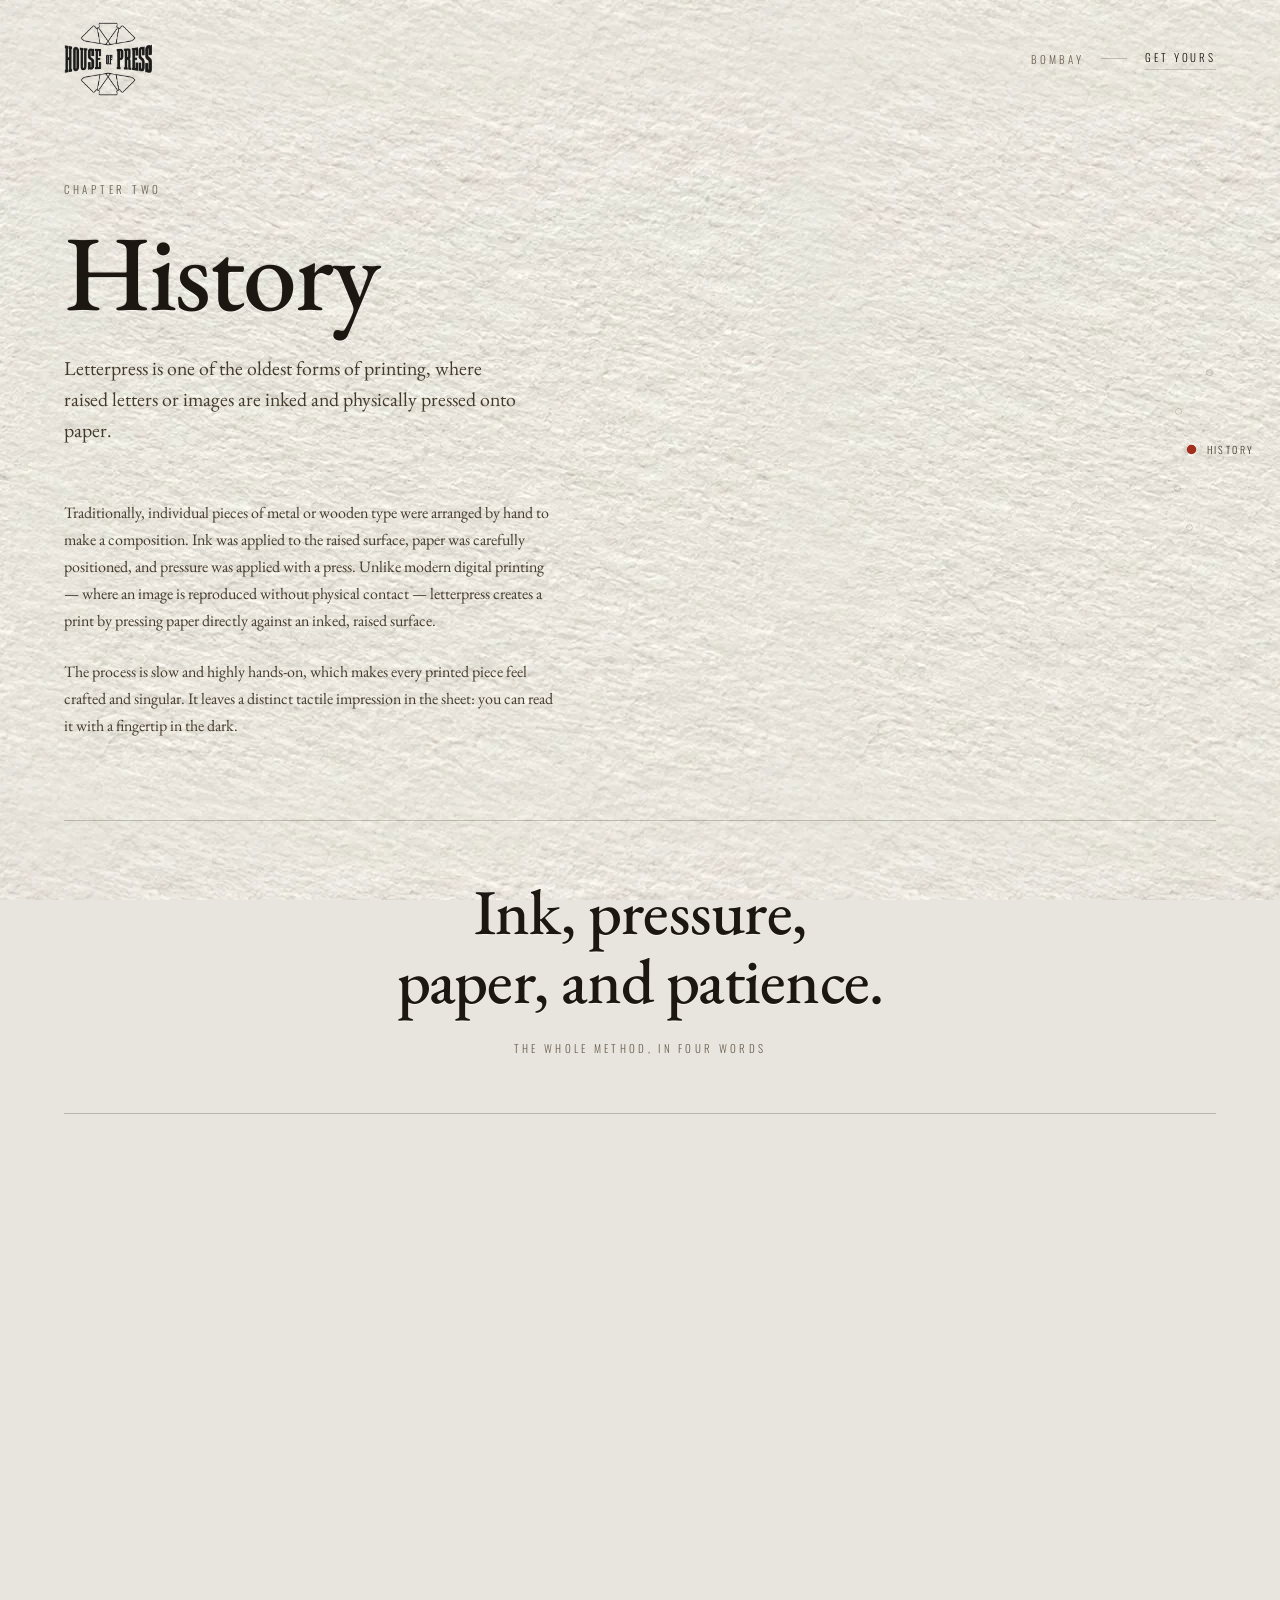
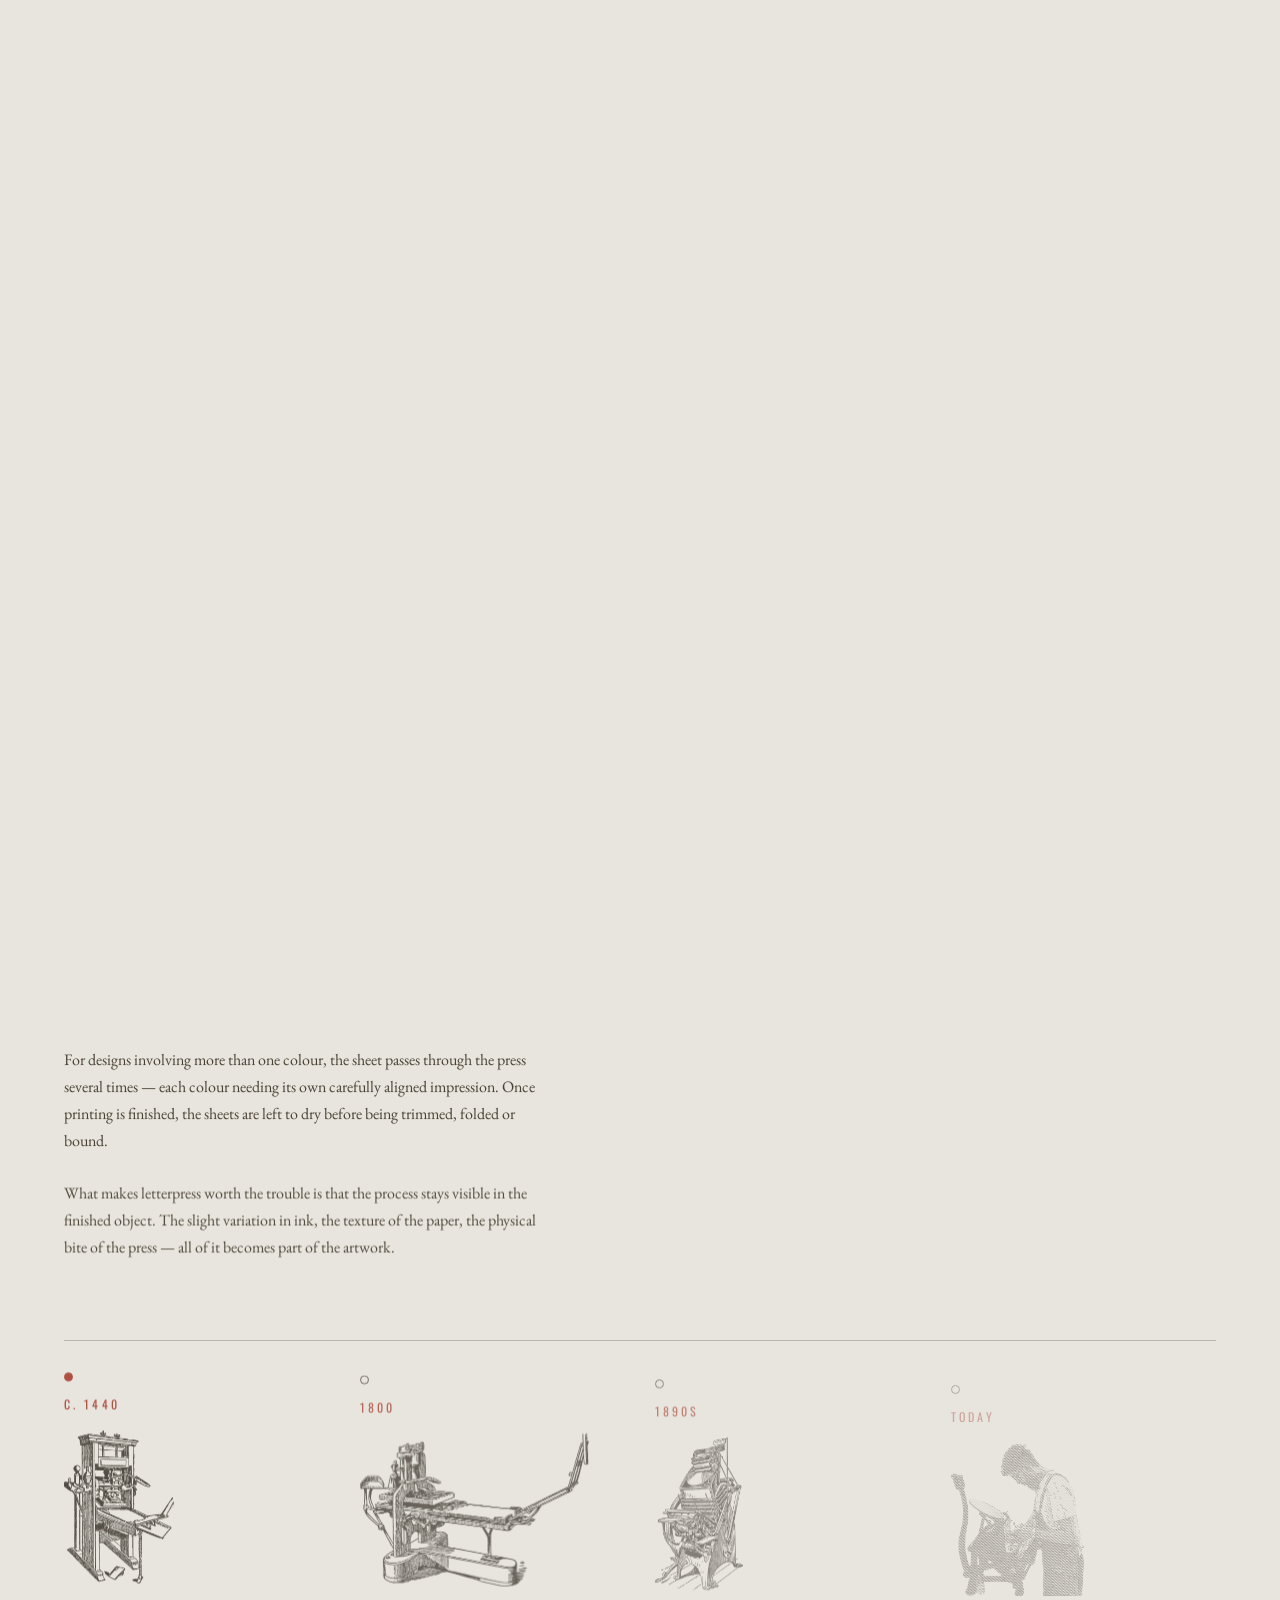
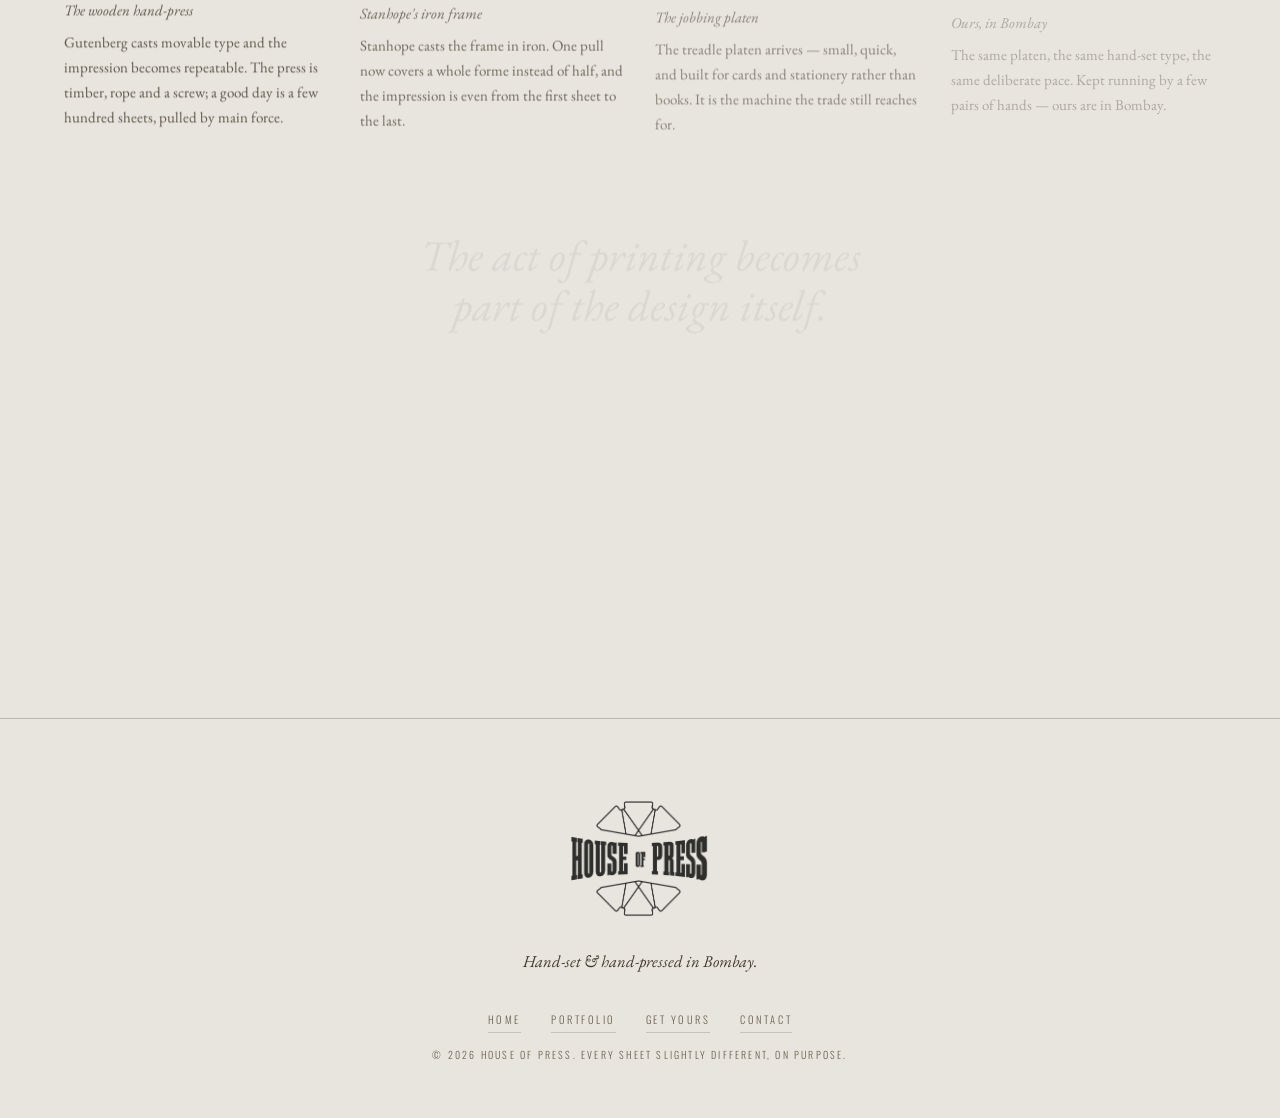
==== history.html @ 6eb1ae1c "House of Press — published site The built site only: five pages, one stylesheet, one script, and the" ====
<!DOCTYPE html>
<html lang="en">
<head>
<meta charset="utf-8">
<meta name="viewport" content="width=device-width, initial-scale=1">
<title>History — House of Press</title>
<meta name="description" content="Letterpress is one of the oldest forms of printing: ink, pressure, paper and patience. A short history, and an annotated platen press.">
<link rel="icon" href="img/logo.png">
<link rel="preconnect" href="https://fonts.googleapis.com">
<link rel="preconnect" href="https://fonts.gstatic.com" crossorigin>
<link href="https://fonts.googleapis.com/css2?family=EB+Garamond:ital,wght@0,400;0,500;0,600;1,400;1,500&family=Oswald:wght@200;300;400;500&display=swap" rel="stylesheet">
<link rel="stylesheet" href="css/style.css">
</head>
<body class="is-loading" data-page="history">

<div class="paper" aria-hidden="true">
  <div class="paper__vignette"></div>
</div>

<div class="loader" id="loader">
  <div class="loader__sheet">
    <div class="loader__stage">
      <img class="loader__wing loader__wing--top" src="img/logo-wing-top.png" alt="">
      <img class="loader__word" src="img/logo-wordmark.png" alt="House of Press">
      <img class="loader__wing loader__wing--bot" src="img/logo-wing-bottom.png" alt="">
    </div>
    <div class="loader__meter">
      <div class="loader__rule"><i id="loaderRule"></i></div>
      <div class="loader__readout">
        <span class="loader__label" id="loaderLabel">Setting the forme</span>
        <span class="loader__pct"><b id="loaderPct">0</b>%</span>
      </div>
    </div>
  </div>
</div>

<div class="pagefade" id="pagefade" aria-hidden="true"></div>

<header class="topbar" id="topbar">
  <a class="topbar__mark" href="index.html" aria-label="House of Press — home">
    <img src="img/logo.png" alt="House of Press">
  </a>
  <nav class="topnav" aria-label="Pages">
    <a href="portfolio.html">Portfolio</a>
    <a href="history.html" aria-current="page">History</a>
    <a href="get-yours.html">Get Yours</a>
    <a href="contact.html">Contact</a>
  </nav>
  <div class="topbar__meta">
    <span class="topbar__place">Bombay</span>
    <span class="topbar__sep"></span>
    <a class="topbar__cta" href="get-yours.html">Get Yours</a>
  </div>
</header>

<nav class="rail" id="rail" aria-label="Pages">
  <ol class="rail__list">
    <li><a href="index.html"     data-rail="home"><span class="rail__dot"></span><span class="rail__name">Home</span></a></li>
    <li><a href="portfolio.html" data-rail="portfolio"><span class="rail__dot"></span><span class="rail__name">Portfolio</span></a></li>
    <li><a href="history.html"   data-rail="history"><span class="rail__dot"></span><span class="rail__name">History</span></a></li>
    <li><a href="get-yours.html" data-rail="getyours"><span class="rail__dot"></span><span class="rail__name">Get Yours</span></a></li>
    <li><a href="contact.html"   data-rail="contact"><span class="rail__dot"></span><span class="rail__name">Contact</span></a></li>
  </ol>
</nav>

<main>

<section class="masthead">
  <div class="chapter__head reveal">
    <p class="eyebrow">Chapter Two</p>
    <h1 class="display">History</h1>
    <p class="lede">Letterpress is one of the oldest forms of printing, where raised letters or images
    are inked and physically pressed onto paper.</p>
  </div>

  <div class="prose">
    <p class="reveal">Traditionally, individual pieces of metal or wooden type were arranged by hand to make
    a composition. Ink was applied to the raised surface, paper was carefully positioned, and pressure was
    applied with a press. Unlike modern digital printing — where an image is reproduced without physical
    contact — letterpress creates a print by pressing paper directly against an inked, raised surface.</p>
    <p class="reveal">The process is slow and highly hands-on, which makes every printed piece feel crafted
    and singular. It leaves a distinct tactile impression in the sheet: you can read it with a fingertip
    in the dark.</p>
  </div>

  <figure class="pullquote reveal">
    <blockquote>Ink, pressure,<br>paper, and patience.</blockquote>
    <figcaption>The whole method, in four words</figcaption>
  </figure>
</section>

<!-- annotated press diagram -->
<section class="scene scene--diagram" id="diagram">
  <div class="scene__pin">
    <div class="diagram">
      <div class="diagram__plate">
        <div class="diagram__imgwrap"><img class="diagram__img" id="diagramImg" src="img/press-engraving.png" alt="Engraving of a platen jobbing press"></div>
        <svg class="diagram__lines" viewBox="0 0 100 100" preserveAspectRatio="none" aria-hidden="true">
          <path class="dline" data-line="0" d="M26,34 L-1,34" />
          <path class="dline" data-line="1" d="M80,15 L101,15" />
          <path class="dline" data-line="2" d="M40,56 L-1,56" />
          <path class="dline" data-line="3" d="M86,63 L101,63" />
          <path class="dline" data-line="4" d="M38,74 L-1,74" />
        </svg>
        <span class="tag tag--l" style="--ty:34%" data-tag="0"><span class="tag__in"><b>Ink Disc</b><i>where the film is worked out</i></span></span>
        <span class="tag tag--r" style="--ty:15%" data-tag="1"><span class="tag__in"><b>Impression Lever</b><i>the printer's arm</i></span></span>
        <span class="tag tag--l" style="--ty:56%" data-tag="2"><span class="tag__in"><b>Chase &amp; Type</b><i>the forme, locked up</i></span></span>
        <span class="tag tag--r" style="--ty:63%" data-tag="3"><span class="tag__in"><b>Feed Board</b><i>sheet by sheet</i></span></span>
        <span class="tag tag--l" style="--ty:74%" data-tag="4"><span class="tag__in"><b>Ink Rollers</b><i>a thin, even coat</i></span></span>
      </div>
      <figcaption class="diagram__cap">
        <span class="diagram__capname">Platen Jobbing Press</span>
        <span class="diagram__capsub">Hand-fed · c. 1890 · still in service</span>
      </figcaption>
    </div>
  </div>
</section>

<section class="chapter">
  <div class="prose">
    <p class="reveal">For designs involving more than one colour, the sheet passes through the press several
    times — each colour needing its own carefully aligned impression. Once printing is finished, the sheets
    are left to dry before being trimmed, folded or bound.</p>
    <p class="reveal">What makes letterpress worth the trouble is that the process stays visible in the
    finished object. The slight variation in ink, the texture of the paper, the physical bite of the
    press — all of it becomes part of the artwork.</p>
  </div>

  <ol class="timeline">
    <li class="timeline__item reveal">
      <span class="timeline__year">c. 1440</span>
      <figure class="timeline__fig">
        <img src="img/era-1440.png" alt="A wooden hand-press of the kind used from Gutenberg's day">
      </figure>
      <p class="timeline__cap">The wooden hand-press</p>
      <p>Gutenberg casts movable type and the impression becomes repeatable. The press is
      timber, rope and a screw; a good day is a few hundred sheets, pulled by main force.</p>
    </li>
    <li class="timeline__item reveal">
      <span class="timeline__year">1800</span>
      <figure class="timeline__fig">
        <img src="img/era-1800.png" alt="The Stanhope iron hand-press">
      </figure>
      <p class="timeline__cap">Stanhope's iron frame</p>
      <p>Stanhope casts the frame in iron. One pull now covers a whole forme instead of half,
      and the impression is even from the first sheet to the last.</p>
    </li>
    <li class="timeline__item reveal">
      <span class="timeline__year">1890s</span>
      <figure class="timeline__fig">
        <img src="img/era-1900.png" alt="A Golding jobbing platen press, treadle driven">
      </figure>
      <p class="timeline__cap">The jobbing platen</p>
      <p>The treadle platen arrives — small, quick, and built for cards and stationery rather
      than books. It is the machine the trade still reaches for.</p>
    </li>
    <li class="timeline__item reveal">
      <span class="timeline__year">Today</span>
      <figure class="timeline__fig">
        <img src="img/era-today.png" alt="A House of Press printer at the platen press in Bombay">
      </figure>
      <p class="timeline__cap">Ours, in Bombay</p>
      <p>The same platen, the same hand-set type, the same deliberate pace. Kept running by
      a few pairs of hands — ours are in Bombay.</p>
    </li>
  </ol>

  <p class="closingline reveal">The act of printing becomes part of the design itself.</p>
</section>

<nav class="nextchapter reveal" aria-label="Next chapter">
  <a href="get-yours.html">
    <span class="nextchapter__k">Chapter Three</span>
    <span class="nextchapter__t">Get Yours <em>&rarr;</em></span>
    <span class="nextchapter__d">Hand-pressed cards, from ₹2,500.</span>
  </a>
</nav>

</main>

<footer class="foot">
  <img class="foot__mark" src="img/logo.png" alt="House of Press">
  <p class="foot__line">Hand-set &amp; hand-pressed in Bombay.</p>
  <nav class="foot__nav" aria-label="Pages">
    <a href="index.html">Home</a>
    <a href="portfolio.html">Portfolio</a>
    <a href="get-yours.html">Get Yours</a>
    <a href="contact.html">Contact</a>
  </nav>
  <p class="foot__fine">© <span id="year">2026</span> House of Press. Every sheet slightly different, on purpose.</p>
</footer>

<script src="js/vendor/gsap.min.js"></script>
<script src="js/vendor/ScrollTrigger.min.js"></script>
<script src="js/vendor/lenis.min.js"></script>
<script src="js/main.js"></script>
</body>
</html>
---- css/style.css ----
/* ═══════════════════════════════════════════════════════════════════
   HOUSE OF PRESS
   Hand-set letterpress · Bombay
   ═══════════════════════════════════════════════════════════════════ */

/* ── tokens ──────────────────────────────────────────────────────── */
:root{
  --paper:        #e7e5de;
  --paper-lit:    #f2eee7;
  --paper-deep:   #cec8ba;
  --paper-shade:  #b6afa0;

  --ink:          #1c1710;
  --ink-2:        #443a2c;
  --ink-3:        #6d6151;
  --ink-faint:    rgba(28,23,16,.16);

  --red:          #a3301f;
  --red-lit:      #c04630;

  --rule:         rgba(28,23,16,.22);
  --rule-soft:    rgba(28,23,16,.11);

  --serif:  'EB Garamond', 'Iowan Old Style', Georgia, 'Times New Roman', serif;
  --sans:   'Oswald', 'Barlow Condensed', 'Haettenschweiler', 'Arial Narrow', sans-serif;

  --gut:    clamp(20px, 5vw, 90px);
  --measure: 62ch;

  /* the fixed bar's own metrics, so anything sitting under it can clear it
     instead of guessing — the mark is 578x480, hence the 0.831 */
  --bar-pad:  clamp(14px, 1.7vw, 24px);
  --bar-mark: clamp(78px, 7vw, 104px);
  --bar-h:    calc(var(--bar-pad) * 2 + var(--bar-mark) * 0.831);

  --ease:   cubic-bezier(.22,.61,.36,1);
}

*,*::before,*::after{ box-sizing:border-box; }

html{
  -webkit-text-size-adjust:100%;
  scroll-behavior:auto;
}

body{
  margin:0;
  background:var(--paper);
  color:var(--ink);
  font-family:var(--serif);
  font-size:clamp(16px,1.02vw,19px);
  line-height:1.68;
  font-weight:400;
  overflow-x:hidden;
  -webkit-font-smoothing:antialiased;
  text-rendering:optimizeLegibility;
}
body.is-loading{ overflow:hidden; height:100vh; }

img{ display:block; max-width:100%; }
a{ color:inherit; }

::selection{ background:var(--red); color:var(--paper-lit); }


/* ═══════════════════════ PAPER TEXTURE ═════════════════════════════ */
/* A photographed sheet of cotton rag, flattened of its lighting and made to
   tile (tools/tile.ps1). Fixed to the viewport, so content moves across the
   paper rather than the paper scrolling with it. */
.paper{
  position:fixed; inset:0; z-index:0; pointer-events:none;
  background-color:var(--paper);
  background-image:url("../img/paper.webp");
  background-repeat:repeat;
  background-size:760px 760px;
}
/* the barest fall-off at the edges, so the sheet reads as lit rather than flat */
.paper__vignette{
  position:absolute; inset:0;
  background:radial-gradient(130% 100% at 50% 42%, rgba(0,0,0,0) 58%, rgba(74,64,48,.055) 84%, rgba(60,52,38,.10) 100%);
}


/* ═══════════════════════════ LOADER ════════════════════════════════ */
.loader{
  position:fixed; inset:0; z-index:1000;
  display:grid; place-items:center;
  background-color:var(--paper);
  background-image:url("../img/paper.webp");
  background-repeat:repeat;
  background-size:760px 760px;
}
.loader__sheet{ position:relative; z-index:2; text-align:center; }

/* the three plates are laid back into the exact geometry of the mark */
.loader__stage{
  position:relative;
  width:min(54vw,470px);
  aspect-ratio:578 / 480;
  margin:0 auto;
}
.loader__stage img{ position:absolute; }
.loader__wing{ opacity:0; will-change:transform,opacity; }
.loader__wing--top{ left:18.685%; top: 1.042%; width:60.381%; height:29.375%; }
.loader__word{
  left: 0.865%; top:30.417%; width:97.059%; height:38.542%;
  opacity:0; will-change:transform,opacity,filter;
}
.loader__wing--bot{ left:18.685%; top:68.542%; width:60.381%; height:30.417%; }

.loader__meter{ margin-top:clamp(26px,3.4vw,44px); }
.loader__rule{
  position:relative; height:2px; width:min(54vw,470px); margin:0 auto;
  background:var(--rule-soft);
}
.loader__rule i{
  position:absolute; inset:0 auto 0 0; width:0%;
  background:var(--ink); display:block;
}
.loader__readout{
  display:flex; justify-content:space-between; align-items:baseline;
  width:min(54vw,470px); margin:10px auto 0;
  font-family:var(--sans); font-weight:300;
  font-size:11px; letter-spacing:.26em; text-transform:uppercase;
  color:var(--ink-3);
}
.loader__pct b{ font-weight:400; color:var(--ink-2); font-variant-numeric:tabular-nums; }


/* ═══════════════════ PAGE-TO-PAGE CURTAIN ═════════════════════════ */
.pagefade{
  position:fixed; inset:0; z-index:999;
  opacity:0; pointer-events:none;
  background-color:var(--paper);
  background-image:url("../img/paper.webp");
  background-repeat:repeat;
  background-size:760px 760px;
}


/* ═══════════════════════════ CHROME ════════════════════════════════ */
.topbar{
  position:fixed; z-index:90; top:0; left:0; right:0;
  display:flex; align-items:center; justify-content:space-between;
  padding:var(--bar-pad) var(--gut);
  pointer-events:none;
  opacity:0;
}
.topbar > *{ pointer-events:auto; }
.topbar__mark img{ width:var(--bar-mark); opacity:.88; }
.topbar__meta{
  display:flex; align-items:center; gap:clamp(12px,1.4vw,20px);
  font-family:var(--sans); font-weight:300;
  font-size:11px; letter-spacing:.26em; text-transform:uppercase;
}
.topbar__place{ color:var(--ink-3); }
.topbar__sep{ width:26px; height:1px; background:var(--rule); }
.topbar__cta{
  text-decoration:none; color:var(--ink);
  border-bottom:1px solid var(--ink-faint);
  padding-bottom:3px; transition:border-color .35s, color .35s;
}
.topbar__cta:hover{ color:var(--red); border-color:var(--red); }

/* horizontal nav — carries the site where the rail is hidden */
.topnav{ display:none; gap:clamp(12px,2.2vw,26px); }
.topnav a{
  text-decoration:none; color:var(--ink-3);
  font-family:var(--sans); font-weight:300;
  font-size:10.5px; letter-spacing:.2em; text-transform:uppercase;
  padding-bottom:3px; border-bottom:1px solid transparent;
  transition:color .35s, border-color .35s;
}
.topnav a:hover{ color:var(--ink); }
.topnav a[aria-current="page"]{ color:var(--red); border-bottom-color:var(--red); }

/* while the chrome sits over the hero artwork it flips to paper-white */
.topbar__mark img,
.topbar__place, .topbar__cta, .topbar__sep{
  transition:filter .6s var(--ease), color .6s var(--ease),
             border-color .6s var(--ease), background-color .6s var(--ease);
}
body.over-media .topbar__mark img{
  filter:invert(1) drop-shadow(0 1px 5px rgba(0,0,0,.55));
}
body.over-media .topbar__place{ color:rgba(242,238,231,.72); text-shadow:0 1px 5px rgba(0,0,0,.5); }
body.over-media .topbar__sep{ background:rgba(242,238,231,.4); }
body.over-media .topbar__cta{
  color:#f2eee7; border-color:rgba(242,238,231,.45);
  text-shadow:0 1px 5px rgba(0,0,0,.5);
}
body.over-media .topbar__cta:hover{ color:#fff; border-color:#fff; }

body.over-media .rail__dot{ border-color:rgba(242,238,231,.5); }
body.over-media .rail__name{ color:rgba(242,238,231,.8); text-shadow:0 1px 5px rgba(0,0,0,.5); }
body.over-media .rail__list a.is-on .rail__dot{ background:var(--red-lit); border-color:var(--red-lit); }
body.over-media .rail__list a.is-on .rail__name{ color:#f2eee7; }

/* right-hand progress rail */
.rail{
  position:fixed; z-index:90; right:clamp(14px,2vw,34px); top:50%;
  transform:translateY(-50%);
  opacity:0;
}
.rail__list{ list-style:none; margin:0; padding:0; display:flex; flex-direction:column; gap:clamp(14px,1.8vw,22px); }
.rail__list a{
  display:flex; align-items:center; justify-content:flex-end;
  gap:12px; text-decoration:none;
}
.rail__dot{
  width:7px; height:7px; border-radius:50%;
  border:1px solid var(--ink-faint); background:transparent;
  transition:background .4s var(--ease), border-color .4s var(--ease), transform .4s var(--ease);
  flex:none;
}
.rail__name{
  font-family:var(--sans); font-weight:300;
  font-size:10px; letter-spacing:.24em; text-transform:uppercase;
  color:var(--ink-3);
  opacity:0; transform:translateX(6px);
  transition:opacity .4s var(--ease), transform .4s var(--ease);
  white-space:nowrap;
}
.rail__list a:hover .rail__name{ opacity:1; transform:none; }
.rail__list a:hover .rail__dot{ border-color:var(--ink-2); }
.rail__list a.is-on .rail__dot{ background:var(--red); border-color:var(--red); transform:scale(1.35); }
.rail__list a.is-on .rail__name{ opacity:1; transform:none; color:var(--ink-2); }


/* ════════════════════════ SHARED TYPE ══════════════════════════════ */
.eyebrow{
  font-family:var(--sans); font-weight:300;
  font-size:11px; letter-spacing:.34em; text-transform:uppercase;
  color:var(--ink-3); margin:0 0 clamp(16px,1.8vw,26px);
}
.eyebrow--red{ color:var(--red); }

.display{
  font-family:var(--serif); font-weight:500;
  font-size:clamp(46px,8.4vw,124px);
  line-height:.94; letter-spacing:-.018em;
  margin:0 0 clamp(20px,2.4vw,34px);
  text-shadow:0 1px 0 rgba(255,255,253,.62), 0 -1px 1px rgba(60,45,25,.09);
}
.subhead{
  font-family:var(--serif); font-weight:500;
  font-size:clamp(26px,3.2vw,44px); line-height:1.1;
  margin:0 0 clamp(16px,2vw,26px);
  text-shadow:0 1px 0 rgba(255,255,253,.5);
}
.lede{
  font-size:clamp(18px,1.55vw,25px); line-height:1.56;
  color:var(--ink-2); max-width:46ch; margin:0;
}

.reveal{ will-change:transform,opacity; }
.js .reveal{ opacity:0; transform:translateY(26px); }


/* ═══════════════════════ SCENE SCAFFOLD ════════════════════════════ */
.scene{ position:relative; z-index:1; }
.scene__pin{
  position:sticky; top:0; height:100vh;
  overflow:hidden;
}

#home{ height:340vh; }
.scene--diagram{ height:320vh; }


/* ══════════════════════════ 1 · HOME ═══════════════════════════════ */
.hero__media{
  position:absolute; inset:0; overflow:hidden;
  clip-path:circle(150% at 50% 50%);
  will-change:clip-path,transform;
}
.hero__media img{
  width:100%; height:100%; object-fit:cover;
  transform-origin:50% 50%;
  will-change:transform;
}
.hero__media::after{        /* keeps the artwork sitting on paper, not glass */
  content:''; position:absolute; inset:0; pointer-events:none;
  background:
    linear-gradient(to bottom, rgba(30,20,6,.34) 0%, rgba(30,20,6,0) 16%),
    radial-gradient(115% 90% at 50% 45%, rgba(0,0,0,0) 55%, rgba(48,34,14,.28) 100%);
  mix-blend-mode:multiply;
}

.hero__cue{
  position:absolute; left:50%; bottom:clamp(28px,4vh,54px);
  transform:translateX(-50%);
  display:flex; flex-direction:column; align-items:center; gap:12px;
  z-index:5;
}
.hero__cueword{
  font-family:var(--sans); font-weight:300;
  font-size:10px; letter-spacing:.36em; text-transform:uppercase;
  color:#f7eeda;
  text-shadow:0 1px 3px rgba(0,0,0,.9), 0 0 16px rgba(0,0,0,.65);
}
.hero__cueline{
  width:1px; height:clamp(34px,5vh,58px);
  background:linear-gradient(to bottom, rgba(246,244,238,.95), rgba(246,244,238,0));
  box-shadow:0 0 8px rgba(0,0,0,.6);
  animation:cue 2.3s var(--ease) infinite;
  transform-origin:top;
}
@keyframes cue{
  0%   { transform:scaleY(0);   opacity:0; }
  35%  { transform:scaleY(1);   opacity:1; }
  100% { transform:scaleY(1);   opacity:0; }
}

/* ══════════ HOME · THE WORK — drawn in ink, then painted ══════════ */
.scene--process{ height:460vh; }

/* Two stacked sticky scenes hand over badly on their own: the hero's pin
   scrolls out empty while this one is still below the fold, which leaves a
   blank screen between them. Pulling this section up by 60vh means its
   artwork rises into view just as the hero's circle finishes closing.
   Desktop only — the section is static once it unpins. */
@media (min-width:821px){
  .scene--process{ margin-top:-60vh; }
}

.process__eyebrow{
  position:absolute; left:var(--gut); margin:0; z-index:3;
  top:calc(var(--bar-h) + clamp(20px,2.6vh,38px));   /* clears the fixed bar */
  font-family:var(--sans); font-weight:300;
  font-size:11px; letter-spacing:.32em; text-transform:uppercase;
  color:var(--ink-3);
}

.step{ position:absolute; inset:0; pointer-events:none; }

/* the artwork sits over to the right, well clear of the plaque —
   the rail needs the last slice of the viewport to itself */
.step__stage{
  position:absolute; inset:0;
  display:flex; align-items:center; justify-content:flex-end;
  padding:clamp(70px,11vh,130px) var(--gut) clamp(70px,10vh,120px);
  padding-left:clamp(300px,33vw,460px);
  padding-right:clamp(70px,10vw,190px);
}

/* the ink drawing and the painted plate occupy exactly the same box */
.step__art{
  position:relative; margin:0;
  height:min(72vh,780px);
  will-change:transform,opacity;
}
/* no display here: it would outrank .step__line's display:none on mobile */
.step__art img{ height:100%; width:auto; }
/* cut-outs, so no box shadow — that would draw a rectangle around a
   transparent plate. They sit on the paper the way the drawing does. */
.step__paint{ will-change:opacity,transform; }
.step__line{
  position:absolute; inset:0;
  width:100%; height:100%;
  will-change:opacity,-webkit-mask-image,mask-image;
}

.plaque-wrap{
  position:absolute; left:var(--gut); top:50%;
  transform:translateY(-50%);
  width:min(38vw,430px); z-index:2;
}
/* an actual card lying on the page: brighter stock than the sheet under it,
   its own thickness at the bottom edge, and a shadow cast onto the paper */
.plaque{
  position:relative;
  aspect-ratio:1.62;
  display:flex; flex-direction:column; align-items:center; justify-content:center;
  padding:clamp(20px,2.2vw,32px) clamp(22px,2.6vw,38px);
  text-align:center;
  border-radius:3px;
  background-color:#f4f1ea;
  background-image:
    linear-gradient(rgba(255,253,247,.55), rgba(255,253,247,.55)),
    url("../img/paper.webp");
  background-size:auto, 520px 520px;
  box-shadow:
    inset 0 1px 0 rgba(255,255,255,.75),
    0 1px 0 #e9e5db,                          /* the stock's own edge */
    0 2px 0 #ddd8cc,
    0 3px 1px rgba(78,68,52,.10),
    0 12px 20px -10px rgba(70,60,44,.26),     /* cast onto the sheet */
    0 30px 44px -26px rgba(70,60,44,.30);
  will-change:transform,opacity;
}
.plaque__n{
  margin:0 0 clamp(12px,1.4vw,18px);
  font-family:var(--sans); font-weight:300;
  font-size:10.5px; letter-spacing:.34em; text-transform:uppercase;
  color:var(--red);
}
.plaque__t{
  margin:0 0 clamp(14px,1.6vw,22px);
  font-family:var(--serif); font-weight:500;
  font-size:clamp(16px,1.55vw,24px); line-height:1.28;
  letter-spacing:.07em; text-transform:uppercase;
  text-shadow:0 1px 0 rgba(255,255,253,.5);
}
.plaque__b{
  margin:0;
  font-size:clamp(13px,.98vw,16px); line-height:1.78;
  color:var(--ink-2);
}

.step__ticks{
  position:absolute; left:var(--gut); bottom:clamp(34px,5vh,58px); z-index:3;
  display:flex; gap:16px; align-items:baseline;
  font-family:var(--sans); font-weight:300;
  font-size:11px; letter-spacing:.24em;
  color:rgba(28,23,16,.3);
}
.step__tick{ transition:color .5s var(--ease); }
.step__tick.is-on{ color:var(--red); }


/* ═══════════════════ HOME · THE FOUR CHAPTERS ═════════════════════ */
.chapters{
  position:relative; z-index:1;
  max-width:1180px; margin:0 auto;
  padding:clamp(80px,12vh,170px) var(--gut) clamp(60px,9vh,120px);
}
/* not a ch measure: ch resolves against this container's font-size, not the
   heading's, which squeezed the display line into a narrow column */
.chapters__head{ max-width:min(880px,94%); margin-bottom:clamp(40px,6vh,80px); }

.chapterlist{
  list-style:none; margin:0; padding:0;
  border-top:1px solid var(--rule);
}
.chapterlist li{ border-bottom:1px solid var(--rule); }
.chapterlist a{
  display:grid;
  grid-template-columns:clamp(52px,6vw,92px) 1fr auto;
  align-items:baseline; gap:clamp(16px,2.4vw,38px);
  padding:clamp(24px,3.2vw,44px) clamp(6px,1.2vw,20px);
  text-decoration:none; position:relative;
  transition:padding-left .5s var(--ease);
}
.chapterlist a::before{        /* ink floods in from the left on hover */
  content:''; position:absolute; inset:0; z-index:-1;
  background:linear-gradient(90deg, rgba(163,48,31,.10), rgba(163,48,31,0));
  opacity:0; transition:opacity .5s var(--ease);
}
.chapterlist a:hover{ padding-left:clamp(16px,2.4vw,38px); }
.chapterlist a:hover::before{ opacity:1; }

.chapterlist__n{
  font-family:var(--sans); font-weight:300;
  font-size:clamp(11px,1vw,13px); letter-spacing:.28em;
  color:var(--red);
}
.chapterlist__body{ display:flex; flex-direction:column; gap:8px; }
.chapterlist__t{
  font-size:clamp(28px,3.6vw,52px); line-height:1; font-weight:500;
  letter-spacing:-.012em;
  text-shadow:0 1px 0 rgba(255,255,253,.55);
}
.chapterlist__d{
  font-size:clamp(14px,1.05vw,17px); line-height:1.6;
  color:var(--ink-3); max-width:46ch;
}
.chapterlist__go{
  font-size:clamp(18px,1.6vw,24px); color:var(--ink-3);
  transition:transform .5s var(--ease), color .5s var(--ease);
}
.chapterlist a:hover .chapterlist__go{ transform:translateX(8px); color:var(--red); }


/* ═════════════════════ INNER-PAGE MASTHEAD ═════════════════════════ */
.masthead{
  position:relative; z-index:1;
  max-width:1440px; margin:0 auto;
  padding:clamp(120px,20vh,240px) var(--gut) clamp(60px,9vh,120px);
}
.masthead .chapter__head{ max-width:var(--measure); }


/* ═══════════════════════ NEXT-CHAPTER LINK ═════════════════════════ */
.nextchapter{
  position:relative; z-index:1;
  max-width:1440px; margin:0 auto;
  padding:0 var(--gut);
}
.nextchapter a{
  display:flex; flex-direction:column; gap:10px;
  padding:clamp(34px,5vh,66px) clamp(6px,1.4vw,24px);
  border-top:1px solid var(--rule);
  border-bottom:1px solid var(--rule);
  text-decoration:none;
  transition:padding-left .5s var(--ease);
}
.nextchapter a:hover{ padding-left:clamp(18px,2.6vw,42px); }
.nextchapter__k{
  font-family:var(--sans); font-weight:300;
  font-size:11px; letter-spacing:.3em; text-transform:uppercase;
  color:var(--red);
}
.nextchapter__t{
  font-size:clamp(32px,4.6vw,68px); line-height:1; font-weight:500;
  letter-spacing:-.014em;
  text-shadow:0 1px 0 rgba(255,255,253,.55);
}
.nextchapter__t em{
  font-style:normal; display:inline-block;
  transition:transform .5s var(--ease); color:var(--ink-3);
}
.nextchapter a:hover .nextchapter__t em{ transform:translateX(12px); color:var(--red); }
.nextchapter__d{ font-style:italic; color:var(--ink-3); font-size:clamp(14px,1.1vw,18px); }


/* ═══════════════════════ CHAPTER LAYOUT ════════════════════════════ */
.chapter{
  position:relative; z-index:1;
  padding:clamp(90px,13vh,190px) var(--gut);
  max-width:1440px; margin:0 auto;
}
.chapter__head{ max-width:var(--measure); }

.prose{
  max-width:var(--measure);
  margin:clamp(40px,6vh,84px) 0 0;
  font-size:clamp(16px,1.12vw,20px);
  color:var(--ink-2);
}
.prose p + p{ margin-top:1.5em; }

/* pull quote */
.pullquote{
  margin:clamp(60px,9vh,130px) 0 0;
  padding:clamp(34px,4.4vw,64px) 0;
  border-top:1px solid var(--rule);
  border-bottom:1px solid var(--rule);
  text-align:center;
}
.pullquote blockquote{
  margin:0;
  font-size:clamp(30px,5vw,72px); line-height:1.08;
  font-weight:500; letter-spacing:-.012em;
  text-shadow:0 1px 0 rgba(255,255,253,.6);
}
.pullquote figcaption{
  margin-top:clamp(16px,1.8vw,24px);
  font-family:var(--sans); font-weight:300;
  font-size:11px; letter-spacing:.3em; text-transform:uppercase;
  color:var(--ink-3);
}


/* ═══════════ PORTFOLIO · the work, drifting past ═══════════════════ */
.scene--field{ height:460vh; }

.field__title{
  position:absolute; left:50%; top:50%;
  transform:translate(-50%,-50%);
  margin:0; z-index:1;                 /* the work passes in front of it */
  white-space:nowrap;
  font-family:var(--serif); font-weight:500;
  font-size:clamp(52px,8.6vw,132px); line-height:1;
  letter-spacing:-.02em;
  text-shadow:0 1px 0 rgba(255,255,253,.6);
}
.field__title sup{
  font-size:.34em; font-weight:400;
  vertical-align:super; margin-left:.06em;
  color:var(--ink-3); letter-spacing:0;
}

.field__stage{ position:absolute; inset:0; z-index:2; }

/* each tile carries its own place and its own rate of travel */
.ftile{
  position:absolute;
  left:var(--x); top:var(--t);
  width:var(--w);
  margin:0; opacity:var(--o,1);
  will-change:transform;
}
.ftile img{
  width:100%; height:auto;
  box-shadow:0 14px 26px -18px rgba(70,60,44,.45);
}

.masthead--tight{ padding-bottom:clamp(30px,5vh,64px); }


/* ════════════════════ 3 · ANNOTATED DIAGRAM ════════════════════════ */
.diagram{
  position:absolute; inset:0;
  display:flex; flex-direction:column; align-items:center; justify-content:center;
  padding:clamp(50px,7vh,90px) var(--gut);
  gap:clamp(16px,2vh,28px);
}
.diagram__plate{
  position:relative;
  height:min(72vh,720px);
  aspect-ratio:1100/1543;
}
.diagram__imgwrap{ position:absolute; inset:0; overflow:hidden; }
.diagram__img{
  width:100%; height:100%; object-fit:contain;
  opacity:.92;
  will-change:clip-path;
}
.diagram__lines{
  position:absolute; inset:0; width:100%; height:100%;
  overflow:visible; pointer-events:none;
}
/* viewBox is stretched (preserveAspectRatio=none), so the stroke must not scale */
.dline{
  fill:none; stroke:var(--ink-2); stroke-width:1px;
  vector-effect:non-scaling-stroke;
}

.tag{
  position:absolute; top:var(--ty);
  transform:translateY(-50%);
  white-space:nowrap;
}
.tag--l{ right:103%; text-align:right; }
.tag--r{ left:103%;  text-align:left;  }
/* visible by default so the plate still reads without JS; the desktop
   timeline hides them again before drawing them in */
.tag__in{
  display:flex; flex-direction:column; gap:2px;
  will-change:transform,opacity;
}
.tag--l .tag__in{ align-items:flex-end; }
.tag--r .tag__in{ align-items:flex-start; }
.tag b{
  font-family:var(--sans); font-weight:400;
  font-size:clamp(10px,.85vw,13px); letter-spacing:.22em; text-transform:uppercase;
  color:var(--ink);
}
.tag i{
  font-style:italic; font-size:clamp(11px,.9vw,14px);
  color:var(--ink-3);
}

.diagram__cap{
  text-align:center; display:flex; flex-direction:column; gap:6px;
  padding-top:clamp(10px,1.4vh,18px);
  border-top:1px solid var(--rule);
  min-width:min(360px,60vw);
}
.diagram__capname{
  font-family:var(--sans); font-weight:400;
  font-size:12px; letter-spacing:.3em; text-transform:uppercase;
}
.diagram__capsub{ font-style:italic; font-size:13px; color:var(--ink-3); }


/* timeline */
.timeline{
  list-style:none; margin:clamp(60px,9vh,120px) 0 0; padding:0;
  display:grid; grid-template-columns:repeat(4,1fr);
  gap:clamp(18px,2.4vw,40px);
  border-top:1px solid var(--rule); padding-top:clamp(24px,3vh,42px);
}
.timeline__item{ position:relative; padding-top:22px; }
.timeline__item::before{
  content:''; position:absolute; top:0; left:0;
  width:9px; height:9px; border-radius:50%;
  background:var(--paper); border:1px solid var(--ink-2);
}
.timeline__item:first-child::before{ background:var(--red); border-color:var(--red); }
.timeline__year{
  display:block;
  font-family:var(--sans); font-weight:400;
  font-size:12px; letter-spacing:.26em; text-transform:uppercase;
  color:var(--red); margin-bottom:clamp(14px,1.8vh,20px);
}
/* the press of each age, struck in ink on the page */
.timeline__fig{
  margin:0 0 clamp(12px,1.6vh,18px);
  height:clamp(140px,17vh,200px);
  display:flex; align-items:flex-end; justify-content:flex-start;
}
.timeline__fig img{
  max-height:100%; max-width:100%; width:auto;
  object-fit:contain; object-position:left bottom;
  opacity:.92;
}
.timeline__cap{
  margin:0 0 8px !important;
  font-style:italic; font-size:13px; color:var(--ink-3);
}
.timeline__item p{ margin:0; font-size:15px; line-height:1.65; color:var(--ink-2); }

.closingline{
  margin:clamp(60px,9vh,120px) auto 0;
  max-width:22ch; text-align:center;
  font-size:clamp(24px,3.4vw,48px); line-height:1.16;
  font-style:italic; color:var(--ink);
  text-shadow:0 1px 0 rgba(255,255,253,.6);
}


/* ══════════════════════ 4 · GET YOURS ══════════════════════════════ */
.offer{
  display:grid; grid-template-columns:minmax(300px,38%) 1fr;
  gap:clamp(34px,5vw,90px);
  margin-top:clamp(46px,7vh,90px);
  align-items:start;
}
.offer__card{ position:sticky; top:22vh; }

.bizcard{ perspective:1100px; }
.bizcard__face{
  position:relative;
  aspect-ratio:1.75/1;
  display:flex; flex-direction:column; align-items:center; justify-content:center;
  gap:10px; padding:8% 10%;
  background:linear-gradient(168deg,#f7f4ee 0%,#e9e4da 55%,#ddd7ca 100%);
  border:1px solid rgba(28,23,16,.16);
  box-shadow:
    0 1px 0 rgba(255,255,255,.7) inset,
    0 26px 50px -26px rgba(52,36,14,.6),
    0 4px 12px rgba(52,36,14,.14);
  transition:transform .8s var(--ease), box-shadow .8s var(--ease);
  transform-style:preserve-3d;
}
.bizcard:hover .bizcard__face{
  transform:rotateX(7deg) rotateY(-6deg) translateY(-6px);
  box-shadow:
    0 1px 0 rgba(255,255,255,.7) inset,
    0 40px 66px -28px rgba(52,36,14,.62),
    0 6px 16px rgba(52,36,14,.16);
}
.bizcard__mark{
  width:46%;
  filter:drop-shadow(0 1px 0 rgba(255,255,255,.85)) drop-shadow(0 -1px 0 rgba(70,52,26,.22));
  transition:filter .8s var(--ease);
}
.bizcard:hover .bizcard__mark{
  filter:drop-shadow(0 2px 1px rgba(255,255,255,.95)) drop-shadow(0 -1.5px 1px rgba(70,52,26,.4));
}
.bizcard__rule{ width:30px; height:1px; background:var(--red); }
.bizcard__name{
  font-size:clamp(13px,1.1vw,17px); letter-spacing:.06em;
  text-shadow:0 1px 0 rgba(255,255,255,.8), 0 -.5px 0 rgba(70,52,26,.25);
}
.bizcard__role{
  font-family:var(--sans); font-weight:300;
  font-size:9.5px; letter-spacing:.3em; text-transform:uppercase;
  color:var(--ink-3);
}
.bizcard__hint{
  margin:16px 0 0; text-align:center;
  font-family:var(--sans); font-weight:300;
  font-size:10px; letter-spacing:.26em; text-transform:uppercase;
  color:var(--ink-3);
}

.price{
  display:flex; align-items:baseline; flex-wrap:wrap; gap:12px;
  padding-bottom:clamp(20px,2.4vw,32px);
  border-bottom:1px solid var(--rule);
}
.price__from{
  font-family:var(--sans); font-weight:300;
  font-size:11px; letter-spacing:.3em; text-transform:uppercase; color:var(--ink-3);
}
.price__amt{
  font-size:clamp(38px,4.6vw,68px); font-weight:500; line-height:1;
  text-shadow:0 1px 0 rgba(255,255,253,.6);
}
.price__note{ font-style:italic; color:var(--ink-3); font-size:15px; }

.routes{ display:grid; gap:clamp(20px,2.4vw,32px); margin:clamp(28px,3.4vw,46px) 0; }
.route{ position:relative; padding-left:clamp(40px,3.6vw,58px); }
.route__k{
  position:absolute; left:0; top:2px;
  width:clamp(26px,2.3vw,32px); height:clamp(26px,2.3vw,32px);
  display:grid; place-items:center; border-radius:50%;
  border:1px solid var(--ink-faint);
  font-family:var(--sans); font-weight:400; font-size:11px; letter-spacing:.1em;
  color:var(--red);
}
.route h4{
  margin:0 0 8px; font-size:clamp(18px,1.6vw,24px); font-weight:500;
  text-shadow:0 1px 0 rgba(255,255,253,.5);
}
.route p{ margin:0; color:var(--ink-2); font-size:clamp(14px,1.02vw,17px); }

.specs{
  list-style:none; margin:0 0 clamp(30px,3.6vw,48px); padding:0;
  border-top:1px solid var(--rule);
}
.specs li{
  display:flex; justify-content:space-between; align-items:baseline; gap:20px;
  padding:clamp(11px,1.1vw,15px) 0;
  border-bottom:1px solid var(--rule-soft);
}
.specs b{
  font-family:var(--sans); font-weight:400;
  font-size:11px; letter-spacing:.26em; text-transform:uppercase; color:var(--ink-2);
}
.specs span{ font-style:italic; color:var(--ink-3); text-align:right; }

.btn{
  display:inline-flex; align-items:center; gap:12px;
  padding:14px 26px;
  border:1px solid var(--ink); text-decoration:none;
  font-family:var(--sans); font-weight:300;
  font-size:11px; letter-spacing:.3em; text-transform:uppercase;
  background:transparent; color:var(--ink); cursor:pointer;
  transition:background .45s var(--ease), color .45s var(--ease), border-color .45s var(--ease);
}
.btn span{ transition:transform .45s var(--ease); }
.btn:hover{ background:var(--ink); color:var(--paper-lit); }
.btn:hover span{ transform:translateX(5px); }
.btn--solid{ background:var(--ink); color:var(--paper-lit); }
.btn--solid:hover{ background:var(--red); border-color:var(--red); }


/* ═══════════════════════ 5 · CONTACT ═══════════════════════════════ */
.contact{
  display:grid; grid-template-columns:1fr minmax(260px,32%);
  gap:clamp(34px,5vw,90px);
  margin-top:clamp(46px,7vh,90px);
  align-items:start;
}
.field{ margin-bottom:clamp(18px,2vw,26px); }
.field label{
  display:block; margin-bottom:8px;
  font-family:var(--sans); font-weight:300;
  font-size:11px; letter-spacing:.26em; text-transform:uppercase; color:var(--ink-3);
}
.field input, .field textarea{
  width:100%; padding:12px 0;
  font-family:var(--serif); font-size:clamp(16px,1.15vw,19px); color:var(--ink);
  background:transparent; border:0; border-bottom:1px solid var(--rule);
  outline:none; resize:vertical;
  transition:border-color .4s var(--ease);
}
.field input::placeholder, .field textarea::placeholder{ color:rgba(28,23,16,.3); font-style:italic; }
.field input:focus, .field textarea:focus{ border-color:var(--red); }
.form__note{
  margin:16px 0 0; min-height:1.4em;
  font-style:italic; font-size:15px; color:var(--red);
}

.details{ border-top:1px solid var(--rule); }
.details__row{
  display:flex; flex-direction:column; gap:6px;
  padding:clamp(16px,1.7vw,22px) 0;
  border-bottom:1px solid var(--rule-soft);
}
.details__k{
  font-family:var(--sans); font-weight:300;
  font-size:10px; letter-spacing:.3em; text-transform:uppercase; color:var(--ink-3);
}
.details__v{ font-size:16px; line-height:1.5; color:var(--ink-2); }
.details__v a{
  text-decoration:none; border-bottom:1px solid var(--ink-faint);
  transition:color .35s, border-color .35s;
}
.details__v a:hover{ color:var(--red); border-color:var(--red); }

.signoff{
  margin:clamp(70px,10vh,130px) 0 0; text-align:center;
  font-size:clamp(28px,4.4vw,64px); line-height:1.1; font-weight:500;
  text-shadow:0 1px 0 rgba(255,255,253,.6);
}
.signoff em{ font-style:italic; color:var(--red); }


/* ════════════════════════════ FOOT ═════════════════════════════════ */
.foot{
  position:relative; z-index:1;
  text-align:center;
  padding:clamp(60px,9vh,110px) var(--gut) clamp(40px,6vh,70px);
  border-top:1px solid var(--rule);
  margin-top:clamp(60px,9vh,120px);
}
.foot__mark{ width:clamp(110px,11vw,164px); margin:0 auto; opacity:.8; }
.foot__line{
  margin:clamp(20px,2.4vw,32px) 0 0;
  font-style:italic; font-size:clamp(16px,1.3vw,21px); color:var(--ink-2);
}
.foot__nav{
  display:flex; flex-wrap:wrap; justify-content:center;
  gap:clamp(14px,2.4vw,30px);
  margin-top:clamp(22px,2.8vw,36px);
}
.foot__nav a{
  text-decoration:none; color:var(--ink-3);
  font-family:var(--sans); font-weight:300;
  font-size:10.5px; letter-spacing:.24em; text-transform:uppercase;
  padding-bottom:3px; border-bottom:1px solid var(--ink-faint);
  transition:color .35s, border-color .35s;
}
.foot__nav a:hover{ color:var(--red); border-color:var(--red); }
.foot__fine{
  margin:14px 0 0;
  font-family:var(--sans); font-weight:300;
  font-size:10px; letter-spacing:.22em; text-transform:uppercase; color:var(--ink-3);
}


/* ══════════════════════════ RESPONSIVE ═════════════════════════════ */
/* narrower desktops: pull the artwork in so it clears the plaque */
@media (max-width:1180px){
  .step__stage{ padding-left:clamp(330px,38vw,470px); padding-right:clamp(64px,11vw,150px); }
  .step__art{ height:min(58vh,660px); }
}

@media (max-width:1024px){
  .offer, .contact{ grid-template-columns:1fr; }
  .offer__card{ position:static; max-width:420px; }
  .timeline{ grid-template-columns:1fr 1fr; row-gap:34px; }
}

@media (max-width:820px){
  #home{ height:380vh; }

  /* the drifting field unpins into a plain two-column contact sheet */
  .scene--field{ height:auto; }
  .scene--field .scene__pin{
    position:static; height:auto; overflow:visible;
    padding:0 var(--gut) clamp(50px,8vh,90px);
  }
  .field__title{
    position:static; transform:none; white-space:normal;
    margin:0 0 clamp(24px,4vh,40px);
  }
  .field__stage{
    position:static; display:grid;
    grid-template-columns:1fr 1fr; gap:clamp(10px,3vw,20px);
    align-items:start;
  }
  .ftile{ position:static; width:auto; opacity:1; }

  /* the work sequence unpins and simply stacks */
  .scene--process{ height:auto; }
  .scene--process .scene__pin{
    position:static; height:auto; overflow:visible;
    padding:clamp(60px,9vh,110px) var(--gut);
  }
  .process__eyebrow{ position:static; margin:0 0 clamp(26px,4vh,44px); }
  .step{ position:static; pointer-events:auto; padding-bottom:clamp(52px,8vh,88px); }
  .step__stage{ position:static; display:block; padding:0; }
  .step__art{ height:auto; }
  .step__art img{ height:auto; width:100%; }
  .step__line{ display:none; }
  .plaque-wrap{ position:static; transform:none; width:auto; margin-top:20px; }
  /* a card ratio would crush the text at phone widths */
  .plaque{ aspect-ratio:auto; padding:clamp(24px,6vw,34px) clamp(22px,5vw,30px); }
  .step__ticks{ display:none; }

  .scene--diagram{ height:auto; }
  .scene--diagram .scene__pin{ position:static; height:auto; overflow:visible; }
  .diagram{ position:static; padding:0 var(--gut); }
  .diagram__plate{ height:auto; width:100%; max-width:520px; aspect-ratio:1100/1543; margin:0 auto; }
  /* no room in the margins for callouts on a phone — the plate stands alone */
  .diagram__lines, .tag{ display:none; }
  .diagram__cap{ margin-top:18px; }

  .timeline{ grid-template-columns:1fr; }

  /* the rail hands the site over to a horizontal nav */
  .rail{ display:none; }
  .topnav{ display:flex; }
  .topbar__meta{ display:none; }
}

@media (max-width:560px){
  .topbar{ padding-left:20px; padding-right:20px; }
  .topbar__mark img{ width:66px; }
  .topnav{ gap:10px; }
  .topnav a{ font-size:9px; letter-spacing:.12em; }

  .chapterlist a{ grid-template-columns:34px 1fr auto; gap:14px; }
  .specs li{ flex-direction:column; gap:4px; }
  .specs span{ text-align:left; }
}

@media (prefers-reduced-motion:reduce){
  .js .reveal{ opacity:1; transform:none; }
  .hero__cueline{ animation:none; }
  *{ scroll-behavior:auto !important; }
}
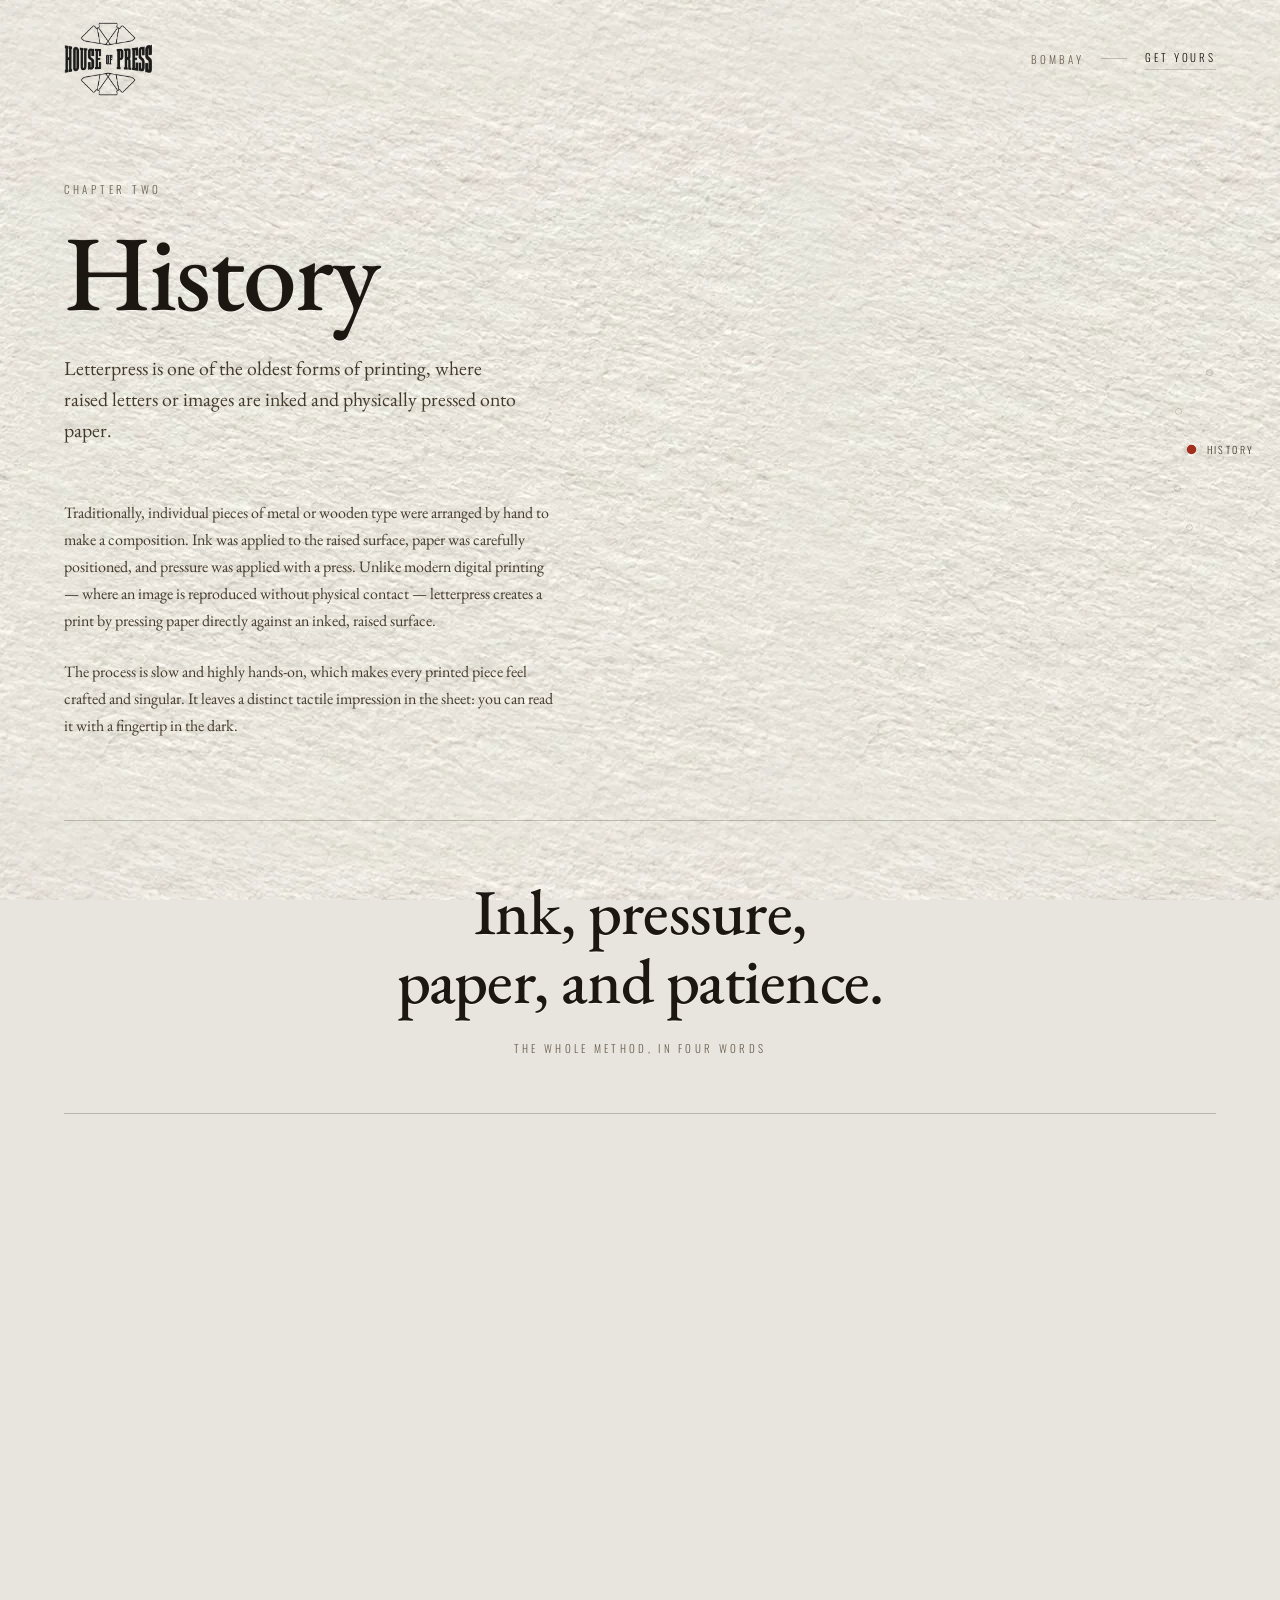
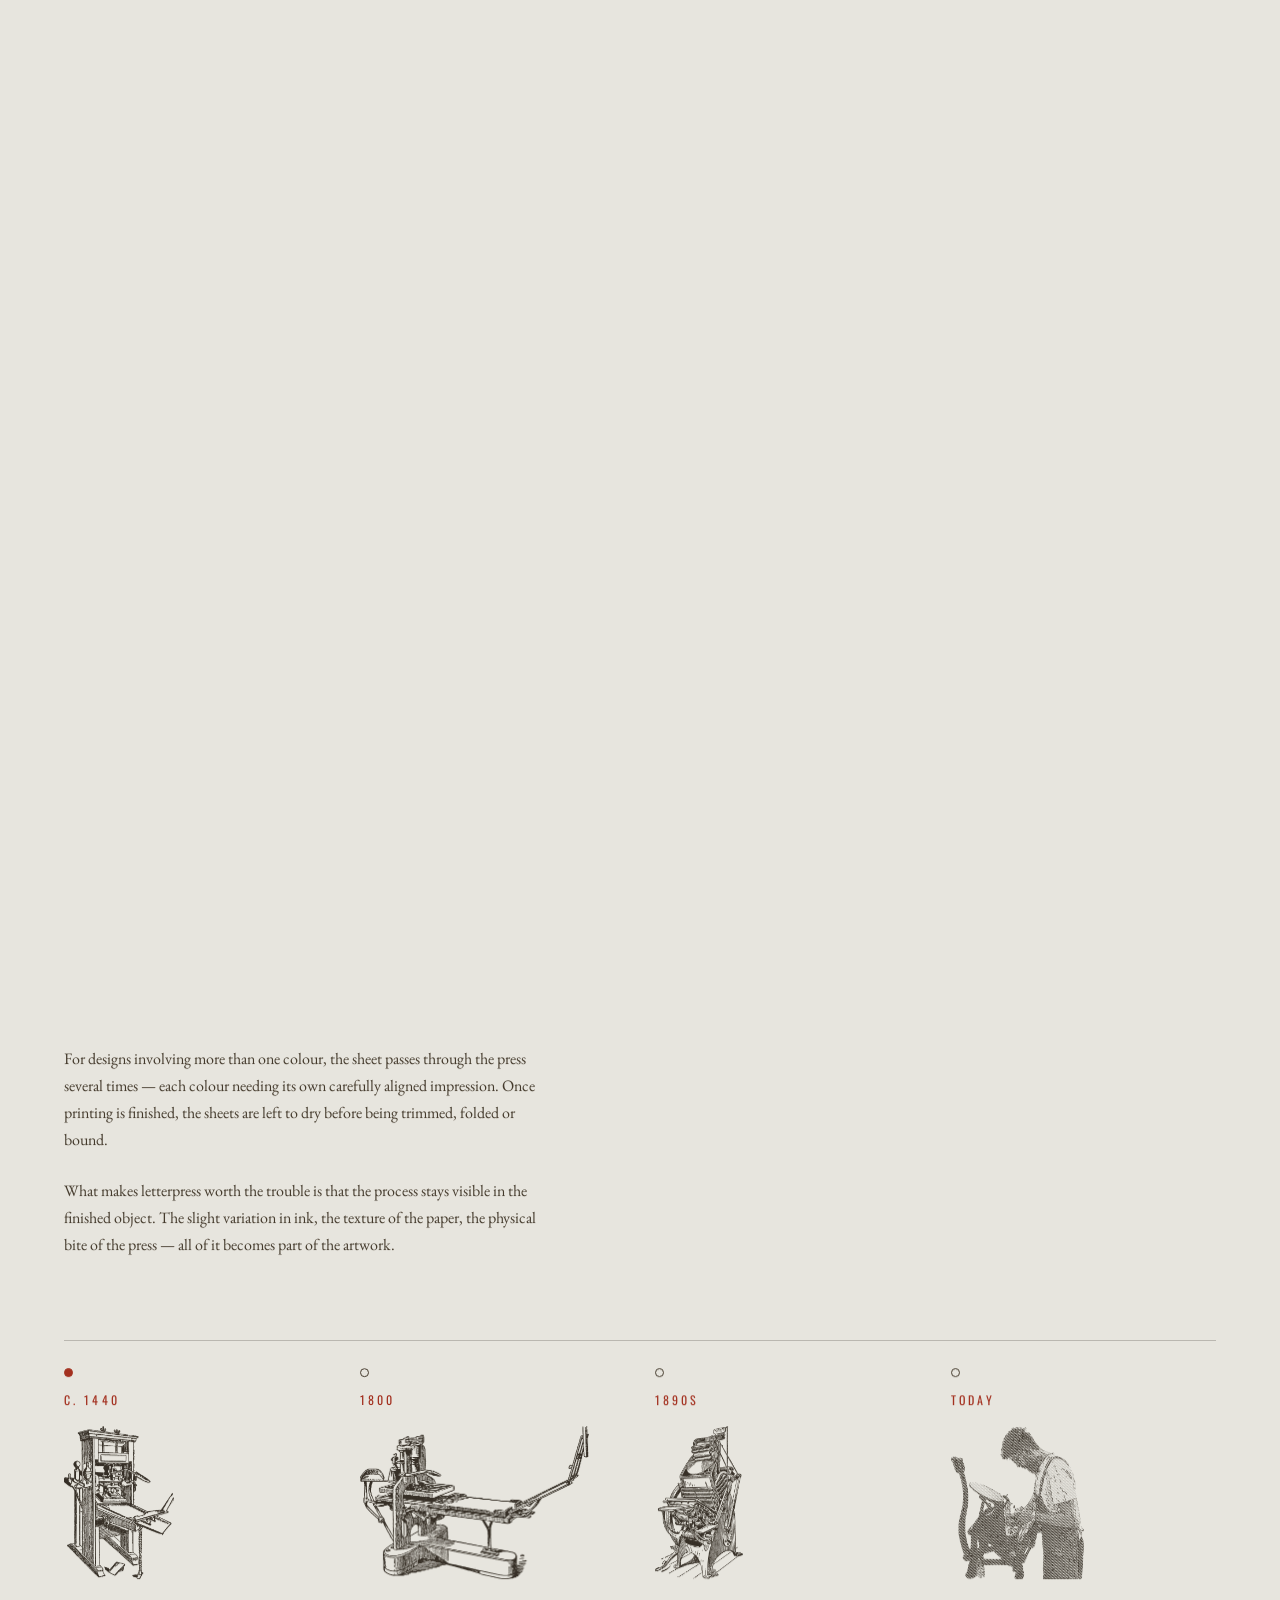
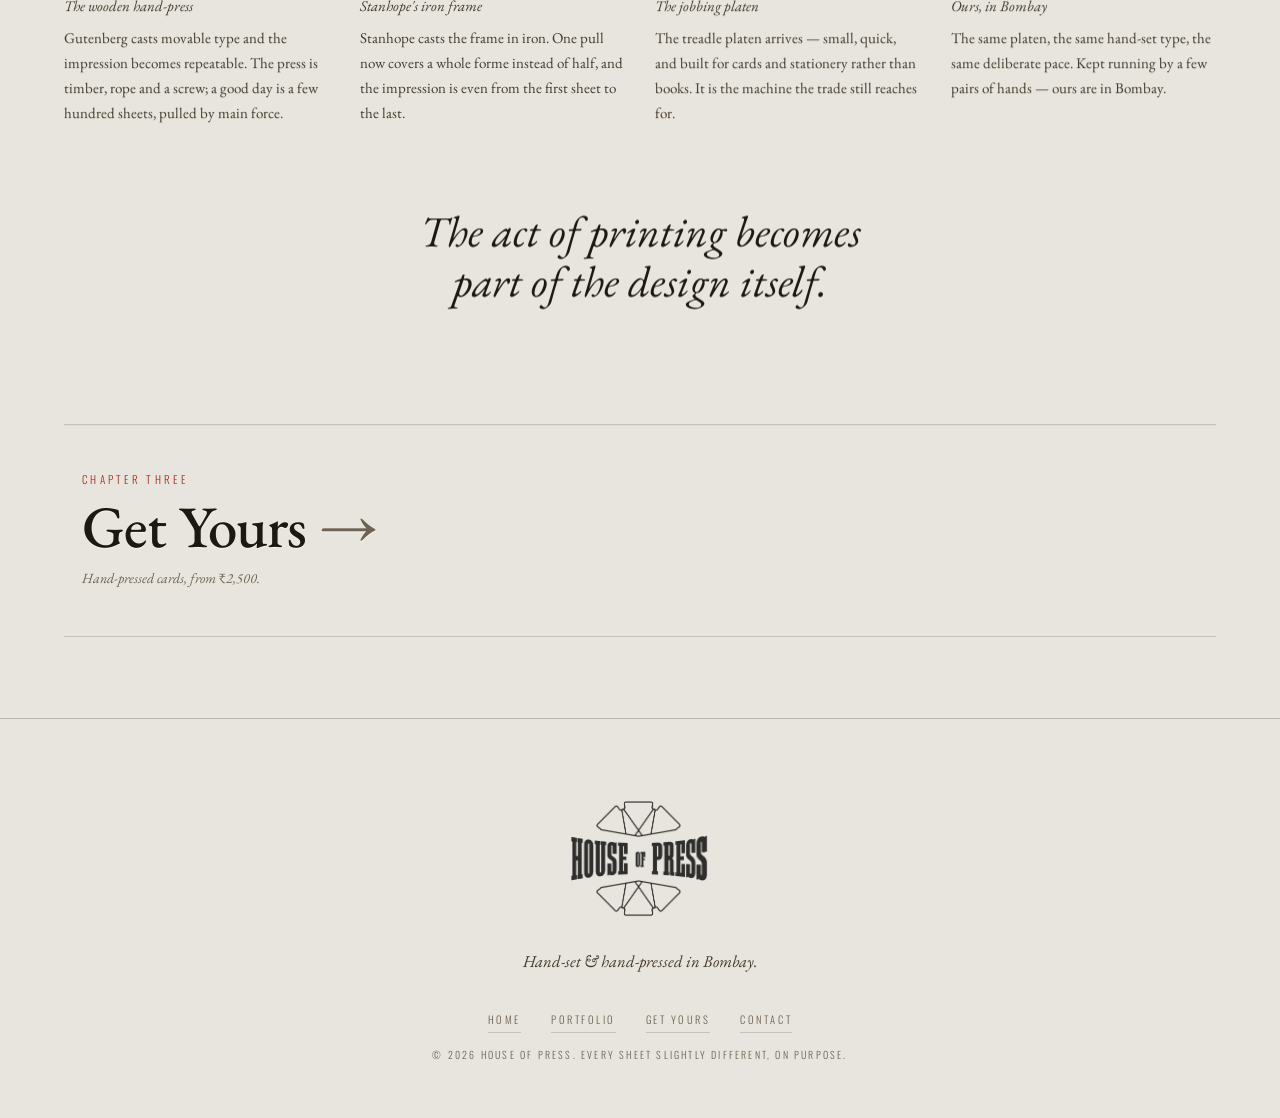
==== commit 4c891ea6: "Mobile: the scenes now run on a phone Portfolio drifts, the Three Impressions draw and paint, the Hi" ====
--- a/history.html
+++ b/history.html
@@ -94,7 +94,8 @@
   <div class="scene__pin">
     <div class="diagram">
       <div class="diagram__plate">
-        <div class="diagram__imgwrap"><img class="diagram__img" id="diagramImg" src="img/press-engraving.png" alt="Engraving of a platen jobbing press"></div>
+        <div class="diagram__imgwrap"><img class="diagram__img" id="diagramImg" src="img/press-engraving.png" loading="lazy" decoding="async"
+          srcset="img/press-engraving-760.png 760w, img/press-engraving.png 1100w" sizes="(max-width: 820px) 92vw, 40vw" alt="Engraving of a platen jobbing press"></div>
         <svg class="diagram__lines" viewBox="0 0 100 100" preserveAspectRatio="none" aria-hidden="true">
           <path class="dline" data-line="0" d="M26,34 L-1,34" />
           <path class="dline" data-line="1" d="M80,15 L101,15" />
@@ -130,7 +131,7 @@
     <li class="timeline__item reveal">
       <span class="timeline__year">c. 1440</span>
       <figure class="timeline__fig">
-        <img src="img/era-1440.png" alt="A wooden hand-press of the kind used from Gutenberg's day">
+        <img src="img/era-1440.webp" loading="lazy" decoding="async" alt="A wooden hand-press of the kind used from Gutenberg's day">
       </figure>
       <p class="timeline__cap">The wooden hand-press</p>
       <p>Gutenberg casts movable type and the impression becomes repeatable. The press is
@@ -139,7 +140,7 @@
     <li class="timeline__item reveal">
       <span class="timeline__year">1800</span>
       <figure class="timeline__fig">
-        <img src="img/era-1800.png" alt="The Stanhope iron hand-press">
+        <img src="img/era-1800.webp" loading="lazy" decoding="async" alt="The Stanhope iron hand-press">
       </figure>
       <p class="timeline__cap">Stanhope's iron frame</p>
       <p>Stanhope casts the frame in iron. One pull now covers a whole forme instead of half,
@@ -148,7 +149,7 @@
     <li class="timeline__item reveal">
       <span class="timeline__year">1890s</span>
       <figure class="timeline__fig">
-        <img src="img/era-1900.png" alt="A Golding jobbing platen press, treadle driven">
+        <img src="img/era-1900.webp" loading="lazy" decoding="async" alt="A Golding jobbing platen press, treadle driven">
       </figure>
       <p class="timeline__cap">The jobbing platen</p>
       <p>The treadle platen arrives — small, quick, and built for cards and stationery rather
@@ -157,7 +158,7 @@
     <li class="timeline__item reveal">
       <span class="timeline__year">Today</span>
       <figure class="timeline__fig">
-        <img src="img/era-today.png" alt="A House of Press printer at the platen press in Bombay">
+        <img src="img/era-today.webp" loading="lazy" decoding="async" alt="A House of Press printer at the platen press in Bombay">
       </figure>
       <p class="timeline__cap">Ours, in Bombay</p>
       <p>The same platen, the same hand-set type, the same deliberate pace. Kept running by
--- a/css/style.css
+++ b/css/style.css
@@ -55,7 +55,7 @@
   -webkit-font-smoothing:antialiased;
   text-rendering:optimizeLegibility;
 }
-body.is-loading{ overflow:hidden; height:100vh; }
+body.is-loading{ overflow:hidden; height:100vh; height:100svh; }
 
 img{ display:block; max-width:100%; }
 a{ color:inherit; }
@@ -260,7 +260,10 @@
 /* ═══════════════════════ SCENE SCAFFOLD ════════════════════════════ */
 .scene{ position:relative; z-index:1; }
 .scene__pin{
-  position:sticky; top:0; height:100vh;
+  position:sticky; top:0;
+  /* svh, not vh: on a phone the address bar makes 100vh taller than what you
+     can see, so a pinned scene sits low and jumps when the bar hides */
+  height:100vh; height:100svh;
   overflow:hidden;
 }
 
@@ -574,10 +577,13 @@
 .field__stage{ position:absolute; inset:0; z-index:2; }
 
 /* each tile carries its own place and its own rate of travel */
+/* --ts and --ws let a narrow screen compress the whole field without having to
+   restate every tile's inline position: the scene sets them once. */
 .ftile{
   position:absolute;
-  left:var(--x); top:var(--t);
-  width:var(--w);
+  left:var(--x);
+  top:calc(var(--t) * var(--ts, 1));
+  width:calc(var(--w) * var(--ws, 1));
   margin:0; opacity:var(--o,1);
   will-change:transform;
 }
@@ -920,22 +926,17 @@
 @media (max-width:820px){
   #home{ height:380vh; }
 
-  /* the drifting field unpins into a plain two-column contact sheet */
-  .scene--field{ height:auto; }
-  .scene--field .scene__pin{
-    position:static; height:auto; overflow:visible;
-    padding:0 var(--gut) clamp(50px,8vh,90px);
+  /* The field keeps drifting on a phone — it is the point of the page. It is
+     just compressed: half the vertical spread, smaller tiles, and the six
+     second-pass duplicates dropped so there are twelve transforms, not eighteen. */
+  .scene--field{
+    height:270vh;
+    --ts:.5;    /* squeeze the tile start heights */
+    --ws:.72;   /* and their widths */
   }
-  .field__title{
-    position:static; transform:none; white-space:normal;
-    margin:0 0 clamp(24px,4vh,40px);
-  }
-  .field__stage{
-    position:static; display:grid;
-    grid-template-columns:1fr 1fr; gap:clamp(10px,3vw,20px);
-    align-items:start;
-  }
-  .ftile{ position:static; width:auto; opacity:1; }
+  .ftile[aria-hidden="true"]{ display:none; }
+  .field__title{ font-size:clamp(38px,13vw,60px); }
+  .ftile img{ box-shadow:0 8px 16px -12px rgba(70,60,44,.4); }
 
   /* the work sequence unpins and simply stacks */
   .scene--process{ height:auto; }
@@ -981,6 +982,33 @@
   .specs span{ text-align:left; }
 }
 
+/* ══════════════════════════ TOUCH ══════════════════════════════════ */
+/* A finger is not a cursor. The nav type stays small because the design
+   wants it small, but the thing you actually hit is grown to ~44px with a
+   pseudo-element, so the bar's height is untouched. */
+@media (hover: none){
+  .topnav a, .foot__nav a, .details__v a{
+    position:relative;
+    touch-action:manipulation;
+    -webkit-tap-highlight-color:transparent;
+  }
+  .topnav a::after,
+  .foot__nav a::after{
+    content:''; position:absolute; inset:-18px -4px;
+  }
+  .details__v a::after{ content:''; position:absolute; inset:-12px -6px; }
+
+  /* hover states never fire on touch, so give the card its resting look
+     and stop the caption promising something a finger cannot do */
+  .bizcard__hint{ visibility:hidden; position:relative; }
+  .bizcard__hint::after{
+    content:'Pressed, not printed'; visibility:visible;
+    position:absolute; left:0; right:0; top:0;
+  }
+
+  a, button, summary{ -webkit-tap-highlight-color:rgba(163,48,31,.10); }
+}
+
 @media (prefers-reduced-motion:reduce){
   .js .reveal{ opacity:1; transform:none; }
   .hero__cueline{ animation:none; }
